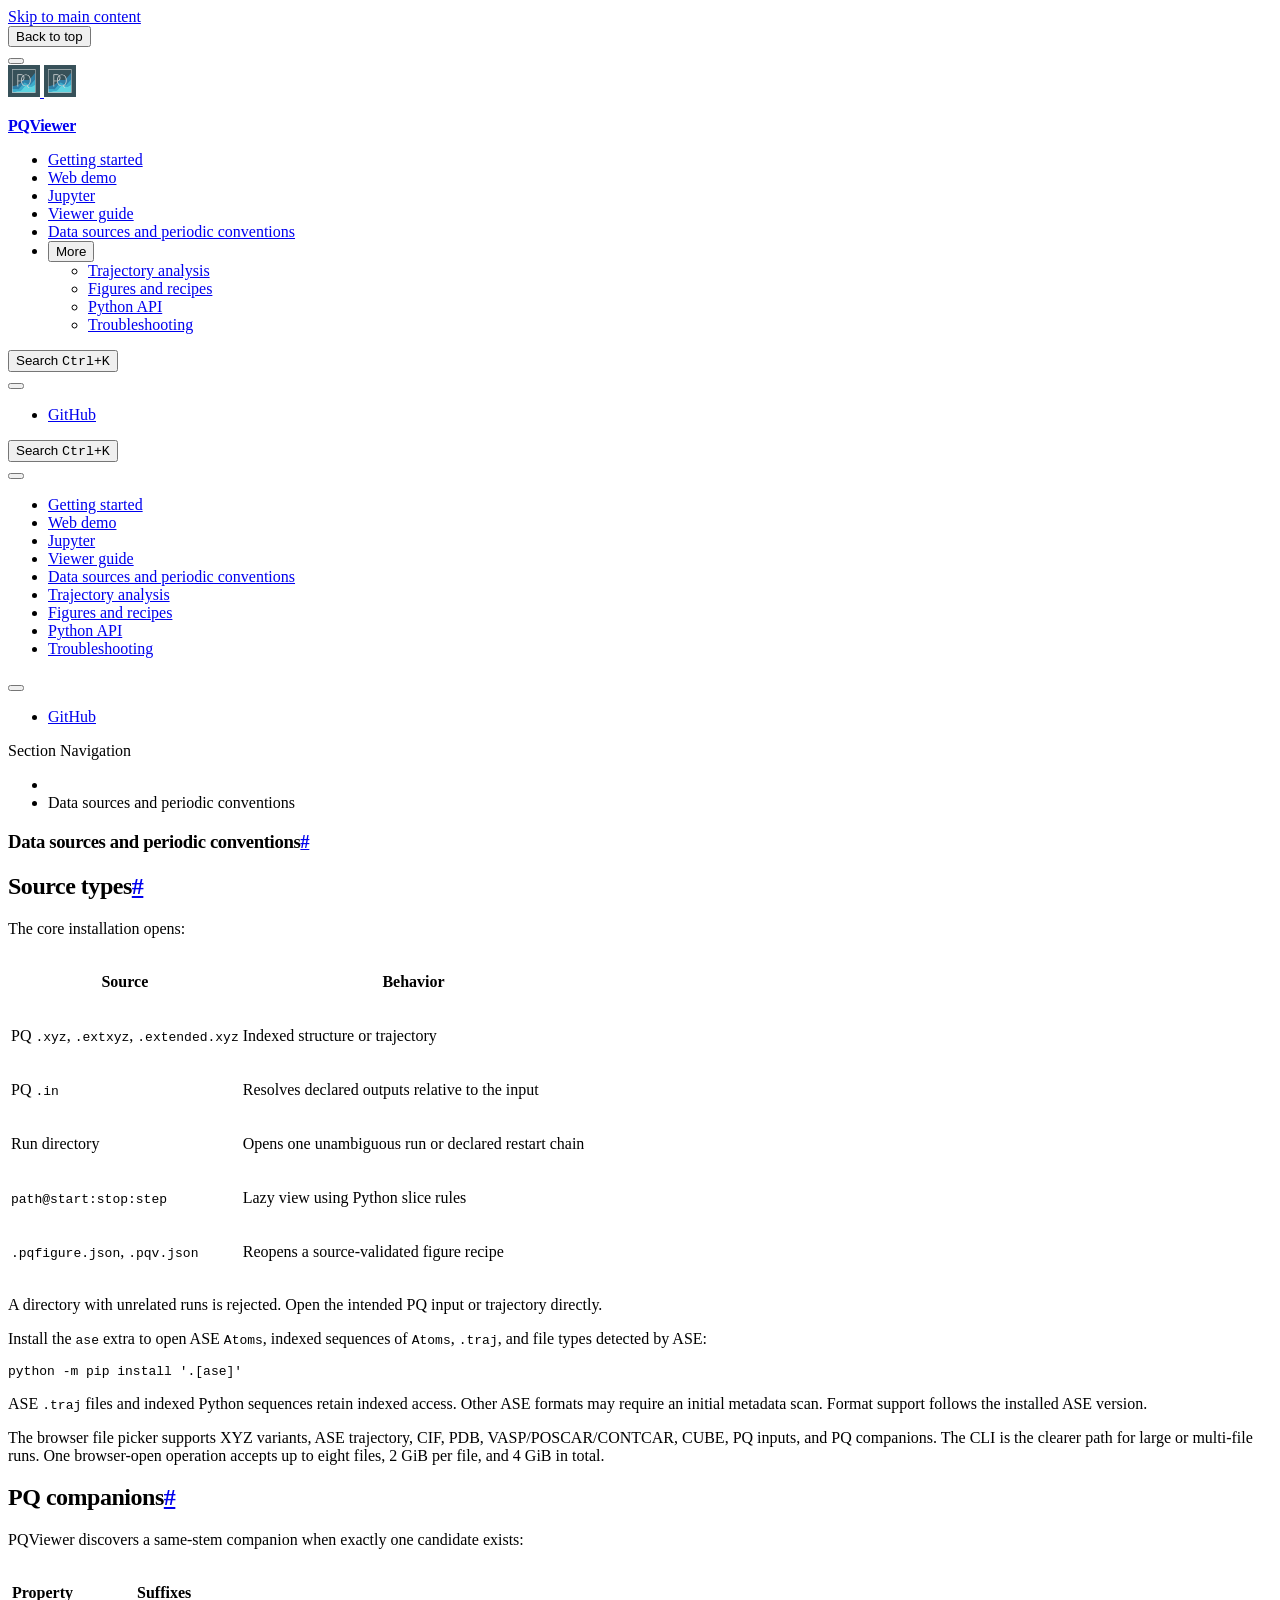
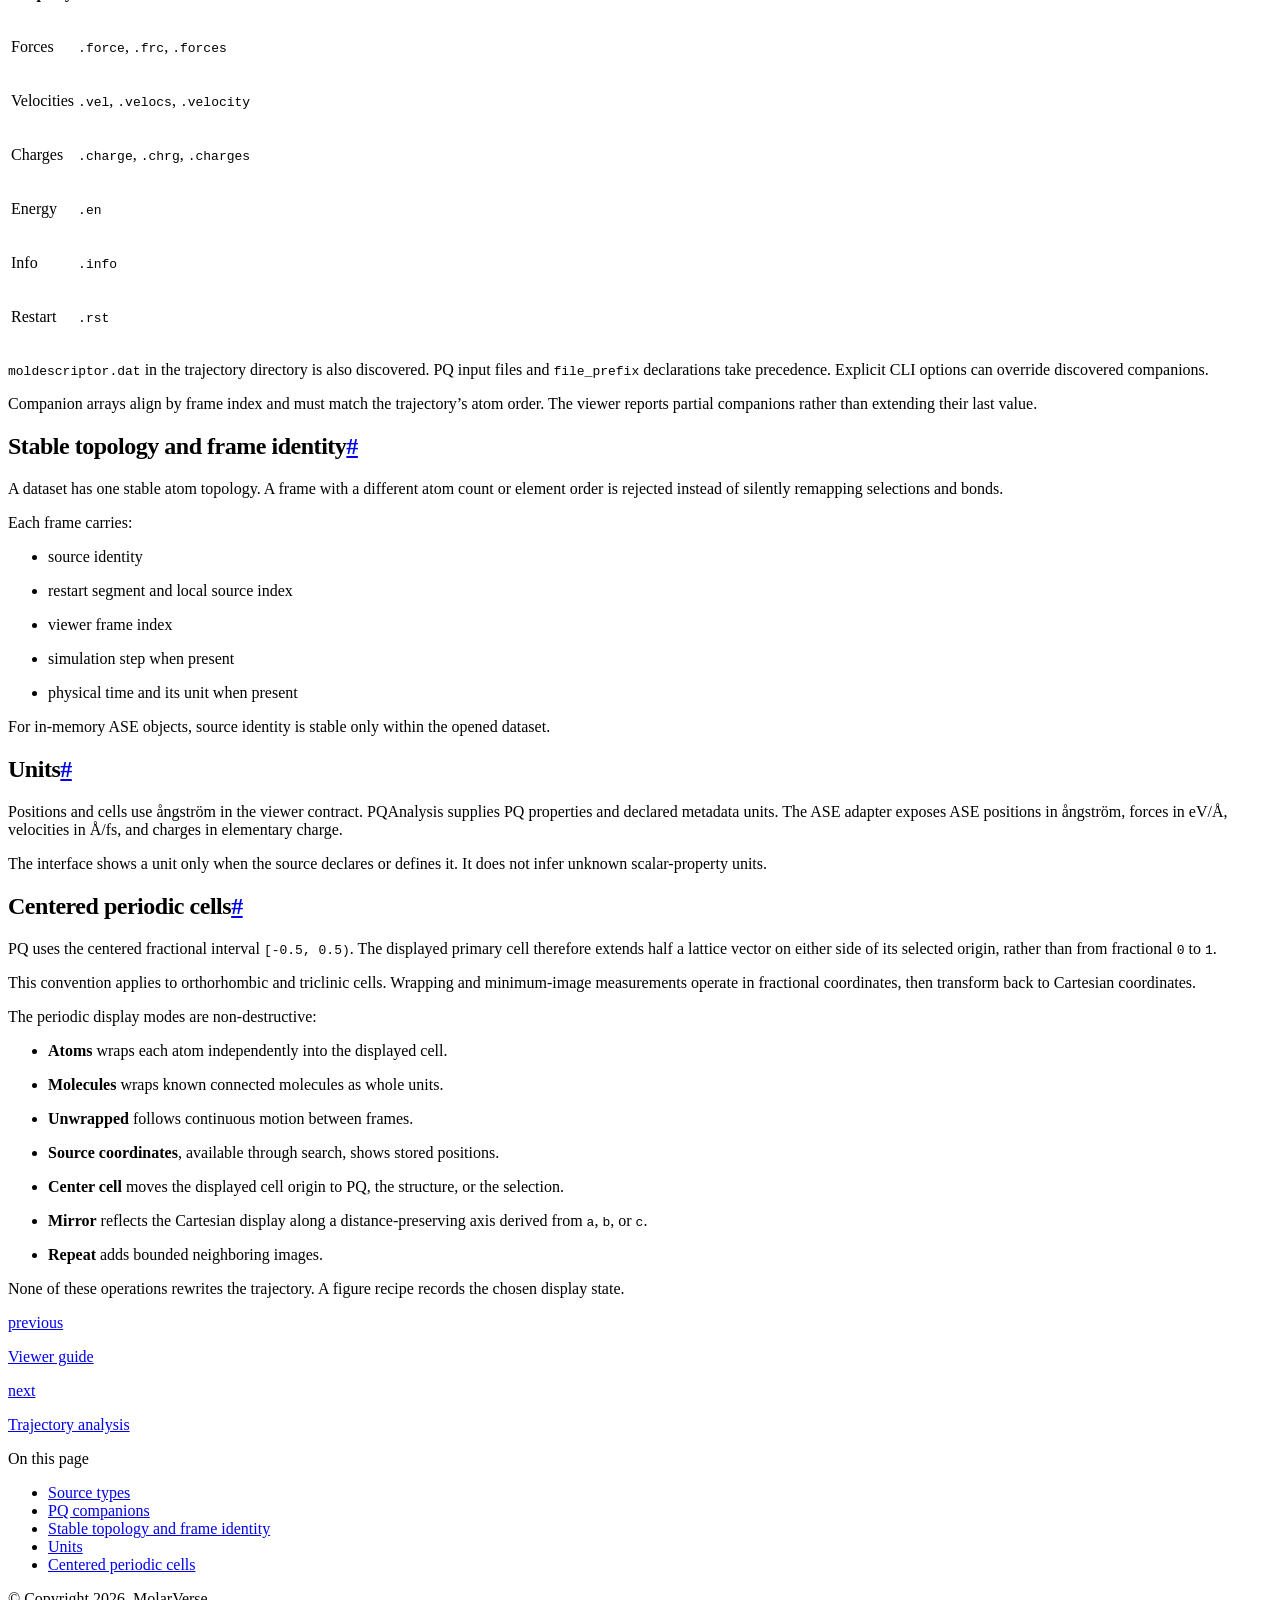
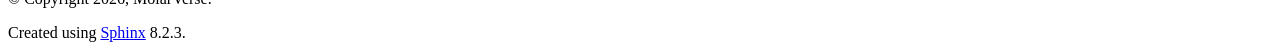
==== PQViewer/data-and-conventions.html @ 152163e9 "Publish PQViewer documentation" ====
<!DOCTYPE html>


<html lang="en" data-content_root="./" data-theme="auto">

  <head>
    <meta charset="utf-8" />
    <meta name="viewport" content="width=device-width, initial-scale=1.0" /><meta name="viewport" content="width=device-width, initial-scale=1" />

    <title>Data sources and periodic conventions &#8212; PQViewer documentation</title>
  
  
  
  <script data-cfasync="false">
    document.documentElement.dataset.mode = localStorage.getItem("mode") || "auto";
    document.documentElement.dataset.theme = localStorage.getItem("theme") || "auto";
  </script>
  <!--
    this give us a css class that will be invisible only if js is disabled
  -->
  <noscript>
    <style>
      .pst-js-only { display: none !important; }

    </style>
  </noscript>
  
  <!-- Loaded before other Sphinx assets -->
  <link href="_static/styles/theme.css?digest=8878045cc6db502f8baf" rel="stylesheet" />
<link href="_static/styles/pydata-sphinx-theme.css?digest=8878045cc6db502f8baf" rel="stylesheet" />

    <link rel="stylesheet" type="text/css" href="_static/pygments.css?v=8f2a1f02" />
    <link rel="stylesheet" type="text/css" href="_static/sphinx-design.min.css?v=95c83b7e" />
    <link rel="stylesheet" type="text/css" href="_static/custom.css?v=cc1b1365" />
  
  <!-- So that users can add custom icons -->
  <script src="_static/scripts/fontawesome.js?digest=8878045cc6db502f8baf"></script>
  <!-- Pre-loaded scripts that we'll load fully later -->
  <link rel="preload" as="script" href="_static/scripts/bootstrap.js?digest=8878045cc6db502f8baf" />
<link rel="preload" as="script" href="_static/scripts/pydata-sphinx-theme.js?digest=8878045cc6db502f8baf" />

    <script src="_static/documentation_options.js?v=8a448e45"></script>
    <script src="_static/doctools.js?v=9bcbadda"></script>
    <script src="_static/sphinx_highlight.js?v=dc90522c"></script>
    <script src="_static/design-tabs.js?v=f930bc37"></script>
    <script>DOCUMENTATION_OPTIONS.pagename = 'data-and-conventions';</script>
    <link rel="icon" href="_static/pq-logo.png"/>
    <link rel="index" title="Index" href="genindex.html" />
    <link rel="search" title="Search" href="search.html" />
    <link rel="next" title="Trajectory analysis" href="trajectory-analysis.html" />
    <link rel="prev" title="Viewer guide" href="viewer-guide.html" />
  <meta name="viewport" content="width=device-width, initial-scale=1"/>
  <meta name="docsearch:language" content="en"/>
  <meta name="docsearch:version" content="" />
  </head>
  
  
  <body data-bs-spy="scroll" data-bs-target=".bd-toc-nav" data-offset="180" data-bs-root-margin="0px 0px -60%" data-default-mode="auto">

  
  
  <div id="pst-skip-link" class="skip-link d-print-none"><a href="#main-content">Skip to main content</a></div>
  
  <div id="pst-scroll-pixel-helper"></div>
  
  <button type="button" class="btn rounded-pill" id="pst-back-to-top">
    <i class="fa-solid fa-arrow-up"></i>Back to top</button>

  
  <dialog id="pst-search-dialog">
    
<form class="bd-search d-flex align-items-center"
      action="search.html"
      method="get">
  <i class="fa-solid fa-magnifying-glass"></i>
  <input type="search"
         class="form-control"
         name="q"
         placeholder="Search the docs ..."
         aria-label="Search the docs ..."
         autocomplete="off"
         autocorrect="off"
         autocapitalize="off"
         spellcheck="false"/>
  <span class="search-button__kbd-shortcut"><kbd class="kbd-shortcut__modifier">Ctrl</kbd>+<kbd>K</kbd></span>
</form>
  </dialog>

  <div class="pst-async-banner-revealer d-none">
  <aside id="bd-header-version-warning" class="d-none d-print-none" aria-label="Version warning"></aside>
</div>

  
    <header class="bd-header navbar navbar-expand-lg bd-navbar d-print-none">
<div class="bd-header__inner bd-page-width">
  <button class="pst-navbar-icon sidebar-toggle primary-toggle" aria-label="Site navigation">
    <span class="fa-solid fa-bars"></span>
  </button>
  
  
  <div class=" navbar-header-items__start">
    
      <div class="navbar-item">

  
    
  

<a class="navbar-brand logo" href="index.html">
  
  
  
  
  
    
    
      
    
    
    <img src="_static/pq-logo.png" class="logo__image only-light" alt=""/>
    <img src="_static/pq-logo.png" class="logo__image only-dark pst-js-only" alt=""/>
  
  
    <p class="title logo__title">PQViewer</p>
  
</a></div>
    
  </div>
  
  <div class=" navbar-header-items">
    
    <div class="me-auto navbar-header-items__center">
      
        <div class="navbar-item">
<nav>
  <ul class="bd-navbar-elements navbar-nav">
    
<li class="nav-item ">
  <a class="nav-link nav-internal" href="getting-started.html">
    Getting started
  </a>
</li>


<li class="nav-item ">
  <a class="nav-link nav-internal" href="web-demo.html">
    Web demo
  </a>
</li>


<li class="nav-item ">
  <a class="nav-link nav-internal" href="jupyter.html">
    Jupyter
  </a>
</li>


<li class="nav-item ">
  <a class="nav-link nav-internal" href="viewer-guide.html">
    Viewer guide
  </a>
</li>


<li class="nav-item current active">
  <a class="nav-link nav-internal" href="#">
    Data sources and periodic conventions
  </a>
</li>

            <li class="nav-item dropdown">
                <button class="btn dropdown-toggle nav-item" type="button"
                data-bs-toggle="dropdown" aria-expanded="false"
                aria-controls="pst-nav-more-links">
                    More
                </button>
                <ul id="pst-nav-more-links" class="dropdown-menu">
                    
<li class=" ">
  <a class="nav-link dropdown-item nav-internal" href="trajectory-analysis.html">
    Trajectory analysis
  </a>
</li>


<li class=" ">
  <a class="nav-link dropdown-item nav-internal" href="figures-and-recipes.html">
    Figures and recipes
  </a>
</li>


<li class=" ">
  <a class="nav-link dropdown-item nav-internal" href="python-api.html">
    Python API
  </a>
</li>


<li class=" ">
  <a class="nav-link dropdown-item nav-internal" href="troubleshooting.html">
    Troubleshooting
  </a>
</li>

                </ul>
            </li>
            
  </ul>
</nav></div>
      
    </div>
    
    
    <div class="navbar-header-items__end">
      
        <div class="navbar-item navbar-persistent--container">
          

<button class="btn search-button-field search-button__button pst-js-only" title="Search" aria-label="Search" data-bs-placement="bottom" data-bs-toggle="tooltip">
 <i class="fa-solid fa-magnifying-glass"></i>
 <span class="search-button__default-text">Search</span>
 <span class="search-button__kbd-shortcut"><kbd class="kbd-shortcut__modifier">Ctrl</kbd>+<kbd class="kbd-shortcut__modifier">K</kbd></span>
</button>
        </div>
      
      
        <div class="navbar-item">

<button class="btn btn-sm nav-link pst-navbar-icon theme-switch-button pst-js-only" aria-label="Color mode" data-bs-title="Color mode"  data-bs-placement="bottom" data-bs-toggle="tooltip">
  <i class="theme-switch fa-solid fa-sun                fa-lg" data-mode="light" title="Light"></i>
  <i class="theme-switch fa-solid fa-moon               fa-lg" data-mode="dark"  title="Dark"></i>
  <i class="theme-switch fa-solid fa-circle-half-stroke fa-lg" data-mode="auto"  title="System Settings"></i>
</button></div>
      
        <div class="navbar-item"><ul class="navbar-icon-links"
    aria-label="Icon Links">
        <li class="nav-item">
          
          
          
          
          
          
          
          
          <a href="https://github.com/MolarVerse/PQViewer" title="GitHub" class="nav-link pst-navbar-icon" rel="noopener" target="_blank" data-bs-toggle="tooltip" data-bs-placement="bottom"><i class="fa-brands fa-square-github fa-lg" aria-hidden="true"></i>
            <span class="sr-only">GitHub</span></a>
        </li>
</ul></div>
      
    </div>
    
  </div>
  
  
    <div class="navbar-persistent--mobile">

<button class="btn search-button-field search-button__button pst-js-only" title="Search" aria-label="Search" data-bs-placement="bottom" data-bs-toggle="tooltip">
 <i class="fa-solid fa-magnifying-glass"></i>
 <span class="search-button__default-text">Search</span>
 <span class="search-button__kbd-shortcut"><kbd class="kbd-shortcut__modifier">Ctrl</kbd>+<kbd class="kbd-shortcut__modifier">K</kbd></span>
</button>
    </div>
  

  
    <button class="pst-navbar-icon sidebar-toggle secondary-toggle" aria-label="On this page">
      <span class="fa-solid fa-outdent"></span>
    </button>
  
</div>

    </header>
  

  <div class="bd-container">
    <div class="bd-container__inner bd-page-width">
      
      
      
      <dialog id="pst-primary-sidebar-modal"></dialog>
      <div id="pst-primary-sidebar" class="bd-sidebar-primary bd-sidebar">
        

  
  <div class="sidebar-header-items sidebar-primary__section">
    
    
      <div class="sidebar-header-items__center">
        
          
          
            <div class="navbar-item">
<nav>
  <ul class="bd-navbar-elements navbar-nav">
    
<li class="nav-item ">
  <a class="nav-link nav-internal" href="getting-started.html">
    Getting started
  </a>
</li>


<li class="nav-item ">
  <a class="nav-link nav-internal" href="web-demo.html">
    Web demo
  </a>
</li>


<li class="nav-item ">
  <a class="nav-link nav-internal" href="jupyter.html">
    Jupyter
  </a>
</li>


<li class="nav-item ">
  <a class="nav-link nav-internal" href="viewer-guide.html">
    Viewer guide
  </a>
</li>


<li class="nav-item current active">
  <a class="nav-link nav-internal" href="#">
    Data sources and periodic conventions
  </a>
</li>


<li class="nav-item ">
  <a class="nav-link nav-internal" href="trajectory-analysis.html">
    Trajectory analysis
  </a>
</li>


<li class="nav-item ">
  <a class="nav-link nav-internal" href="figures-and-recipes.html">
    Figures and recipes
  </a>
</li>


<li class="nav-item ">
  <a class="nav-link nav-internal" href="python-api.html">
    Python API
  </a>
</li>


<li class="nav-item ">
  <a class="nav-link nav-internal" href="troubleshooting.html">
    Troubleshooting
  </a>
</li>

  </ul>
</nav></div>
          
        
      </div>
    
    
    
      <div class="sidebar-header-items__end">
        
          <div class="navbar-item">

<button class="btn btn-sm nav-link pst-navbar-icon theme-switch-button pst-js-only" aria-label="Color mode" data-bs-title="Color mode"  data-bs-placement="bottom" data-bs-toggle="tooltip">
  <i class="theme-switch fa-solid fa-sun                fa-lg" data-mode="light" title="Light"></i>
  <i class="theme-switch fa-solid fa-moon               fa-lg" data-mode="dark"  title="Dark"></i>
  <i class="theme-switch fa-solid fa-circle-half-stroke fa-lg" data-mode="auto"  title="System Settings"></i>
</button></div>
        
          <div class="navbar-item"><ul class="navbar-icon-links"
    aria-label="Icon Links">
        <li class="nav-item">
          
          
          
          
          
          
          
          
          <a href="https://github.com/MolarVerse/PQViewer" title="GitHub" class="nav-link pst-navbar-icon" rel="noopener" target="_blank" data-bs-toggle="tooltip" data-bs-placement="bottom"><i class="fa-brands fa-square-github fa-lg" aria-hidden="true"></i>
            <span class="sr-only">GitHub</span></a>
        </li>
</ul></div>
        
      </div>
    
  </div>
  
    <div class="sidebar-primary-items__start sidebar-primary__section">
        <div class="sidebar-primary-item">
<nav class="bd-docs-nav bd-links"
     aria-label="Section Navigation">
  <p class="bd-links__title" role="heading" aria-level="1">Section Navigation</p>
  <div class="bd-toc-item navbar-nav"></div>
</nav></div>
    </div>
  
  
  <div class="sidebar-primary-items__end sidebar-primary__section">
      <div class="sidebar-primary-item">
<div id="ethical-ad-placement"
      class="flat"
      data-ea-publisher="readthedocs"
      data-ea-type="readthedocs-sidebar"
      data-ea-manual="true">
</div></div>
  </div>


      </div>
      
      <main id="main-content" class="bd-main" role="main">
        
        
          <div class="bd-content">
            <div class="bd-article-container">
              
              <div class="bd-header-article d-print-none">
<div class="header-article-items header-article__inner">
  
    <div class="header-article-items__start">
      
        <div class="header-article-item">

<nav aria-label="Breadcrumb" class="d-print-none">
  <ul class="bd-breadcrumbs">
    
    <li class="breadcrumb-item breadcrumb-home">
      <a href="index.html" class="nav-link" aria-label="Home">
        <i class="fa-solid fa-home"></i>
      </a>
    </li>
    <li class="breadcrumb-item active" aria-current="page"><span class="ellipsis">Data sources and periodic conventions</span></li>
  </ul>
</nav>
</div>
      
    </div>
  
  
</div>
</div>
              
              
              
                
<div id="searchbox"></div>
                <article class="bd-article">
                  
  <section id="data-sources-and-periodic-conventions">
<h1>Data sources and periodic conventions<a class="headerlink" href="#data-sources-and-periodic-conventions" title="Link to this heading">#</a></h1>
<section id="source-types">
<h2>Source types<a class="headerlink" href="#source-types" title="Link to this heading">#</a></h2>
<p>The core installation opens:</p>
<div class="pst-scrollable-table-container"><table class="table">
<thead>
<tr class="row-odd"><th class="head"><p>Source</p></th>
<th class="head"><p>Behavior</p></th>
</tr>
</thead>
<tbody>
<tr class="row-even"><td><p>PQ <code class="docutils literal notranslate"><span class="pre">.xyz</span></code>, <code class="docutils literal notranslate"><span class="pre">.extxyz</span></code>, <code class="docutils literal notranslate"><span class="pre">.extended.xyz</span></code></p></td>
<td><p>Indexed structure or trajectory</p></td>
</tr>
<tr class="row-odd"><td><p>PQ <code class="docutils literal notranslate"><span class="pre">.in</span></code></p></td>
<td><p>Resolves declared outputs relative to the input</p></td>
</tr>
<tr class="row-even"><td><p>Run directory</p></td>
<td><p>Opens one unambiguous run or declared restart chain</p></td>
</tr>
<tr class="row-odd"><td><p><code class="docutils literal notranslate"><span class="pre">path&#64;start:stop:step</span></code></p></td>
<td><p>Lazy view using Python slice rules</p></td>
</tr>
<tr class="row-even"><td><p><code class="docutils literal notranslate"><span class="pre">.pqfigure.json</span></code>, <code class="docutils literal notranslate"><span class="pre">.pqv.json</span></code></p></td>
<td><p>Reopens a source-validated figure recipe</p></td>
</tr>
</tbody>
</table>
</div>
<p>A directory with unrelated runs is rejected. Open the intended PQ input or
trajectory directly.</p>
<p>Install the <code class="docutils literal notranslate"><span class="pre">ase</span></code> extra to open ASE <code class="docutils literal notranslate"><span class="pre">Atoms</span></code>, indexed sequences of <code class="docutils literal notranslate"><span class="pre">Atoms</span></code>,
<code class="docutils literal notranslate"><span class="pre">.traj</span></code>, and file types detected by ASE:</p>
<div class="highlight-bash notranslate"><div class="highlight"><pre><span></span>python<span class="w"> </span>-m<span class="w"> </span>pip<span class="w"> </span>install<span class="w"> </span><span class="s1">&#39;.[ase]&#39;</span>
</pre></div>
</div>
<p>ASE <code class="docutils literal notranslate"><span class="pre">.traj</span></code> files and indexed Python sequences retain indexed access. Other ASE
formats may require an initial metadata scan. Format support follows the
installed ASE version.</p>
<p>The browser file picker supports XYZ variants, ASE trajectory, CIF, PDB,
VASP/POSCAR/CONTCAR, CUBE, PQ inputs, and PQ companions. The CLI is the clearer
path for large or multi-file runs. One browser-open operation accepts up to
eight files, 2 GiB per file, and 4 GiB in total.</p>
</section>
<section id="pq-companions">
<h2>PQ companions<a class="headerlink" href="#pq-companions" title="Link to this heading">#</a></h2>
<p>PQViewer discovers a same-stem companion when exactly one candidate exists:</p>
<div class="pst-scrollable-table-container"><table class="table">
<thead>
<tr class="row-odd"><th class="head"><p>Property</p></th>
<th class="head"><p>Suffixes</p></th>
</tr>
</thead>
<tbody>
<tr class="row-even"><td><p>Forces</p></td>
<td><p><code class="docutils literal notranslate"><span class="pre">.force</span></code>, <code class="docutils literal notranslate"><span class="pre">.frc</span></code>, <code class="docutils literal notranslate"><span class="pre">.forces</span></code></p></td>
</tr>
<tr class="row-odd"><td><p>Velocities</p></td>
<td><p><code class="docutils literal notranslate"><span class="pre">.vel</span></code>, <code class="docutils literal notranslate"><span class="pre">.velocs</span></code>, <code class="docutils literal notranslate"><span class="pre">.velocity</span></code></p></td>
</tr>
<tr class="row-even"><td><p>Charges</p></td>
<td><p><code class="docutils literal notranslate"><span class="pre">.charge</span></code>, <code class="docutils literal notranslate"><span class="pre">.chrg</span></code>, <code class="docutils literal notranslate"><span class="pre">.charges</span></code></p></td>
</tr>
<tr class="row-odd"><td><p>Energy</p></td>
<td><p><code class="docutils literal notranslate"><span class="pre">.en</span></code></p></td>
</tr>
<tr class="row-even"><td><p>Info</p></td>
<td><p><code class="docutils literal notranslate"><span class="pre">.info</span></code></p></td>
</tr>
<tr class="row-odd"><td><p>Restart</p></td>
<td><p><code class="docutils literal notranslate"><span class="pre">.rst</span></code></p></td>
</tr>
</tbody>
</table>
</div>
<p><code class="docutils literal notranslate"><span class="pre">moldescriptor.dat</span></code> in the trajectory directory is also discovered. PQ input
files and <code class="docutils literal notranslate"><span class="pre">file_prefix</span></code> declarations take precedence. Explicit CLI options can
override discovered companions.</p>
<p>Companion arrays align by frame index and must match the trajectory’s atom
order. The viewer reports partial companions rather than extending their last
value.</p>
</section>
<section id="stable-topology-and-frame-identity">
<h2>Stable topology and frame identity<a class="headerlink" href="#stable-topology-and-frame-identity" title="Link to this heading">#</a></h2>
<p>A dataset has one stable atom topology. A frame with a different atom count or
element order is rejected instead of silently remapping selections and bonds.</p>
<p>Each frame carries:</p>
<ul class="simple">
<li><p>source identity</p></li>
<li><p>restart segment and local source index</p></li>
<li><p>viewer frame index</p></li>
<li><p>simulation step when present</p></li>
<li><p>physical time and its unit when present</p></li>
</ul>
<p>For in-memory ASE objects, source identity is stable only within the opened
dataset.</p>
</section>
<section id="units">
<h2>Units<a class="headerlink" href="#units" title="Link to this heading">#</a></h2>
<p>Positions and cells use ångström in the viewer contract. PQAnalysis supplies PQ
properties and declared metadata units. The ASE adapter exposes ASE positions in
ångström, forces in eV/Å, velocities in Å/fs, and charges in elementary charge.</p>
<p>The interface shows a unit only when the source declares or defines it. It does
not infer unknown scalar-property units.</p>
</section>
<section id="centered-periodic-cells">
<h2>Centered periodic cells<a class="headerlink" href="#centered-periodic-cells" title="Link to this heading">#</a></h2>
<p>PQ uses the centered fractional interval <code class="docutils literal notranslate"><span class="pre">[-0.5,</span> <span class="pre">0.5)</span></code>. The displayed primary
cell therefore extends half a lattice vector on either side of its selected
origin, rather than from fractional <code class="docutils literal notranslate"><span class="pre">0</span></code> to <code class="docutils literal notranslate"><span class="pre">1</span></code>.</p>
<p>This convention applies to orthorhombic and triclinic cells. Wrapping and
minimum-image measurements operate in fractional coordinates, then transform
back to Cartesian coordinates.</p>
<p>The periodic display modes are non-destructive:</p>
<ul class="simple">
<li><p><strong>Atoms</strong> wraps each atom independently into the displayed cell.</p></li>
<li><p><strong>Molecules</strong> wraps known connected molecules as whole units.</p></li>
<li><p><strong>Unwrapped</strong> follows continuous motion between frames.</p></li>
<li><p><strong>Source coordinates</strong>, available through search, shows stored positions.</p></li>
<li><p><strong>Center cell</strong> moves the displayed cell origin to PQ, the structure, or the
selection.</p></li>
<li><p><strong>Mirror</strong> reflects the Cartesian display along a distance-preserving axis
derived from <code class="docutils literal notranslate"><span class="pre">a</span></code>, <code class="docutils literal notranslate"><span class="pre">b</span></code>, or <code class="docutils literal notranslate"><span class="pre">c</span></code>.</p></li>
<li><p><strong>Repeat</strong> adds bounded neighboring images.</p></li>
</ul>
<p>None of these operations rewrites the trajectory. A figure recipe records the
chosen display state.</p>
</section>
</section>


                </article>
              
              
              
              
              
                <footer class="prev-next-footer d-print-none">
                  
<div class="prev-next-area">
    <a class="left-prev"
       href="viewer-guide.html"
       title="previous page">
      <i class="fa-solid fa-angle-left"></i>
      <div class="prev-next-info">
        <p class="prev-next-subtitle">previous</p>
        <p class="prev-next-title">Viewer guide</p>
      </div>
    </a>
    <a class="right-next"
       href="trajectory-analysis.html"
       title="next page">
      <div class="prev-next-info">
        <p class="prev-next-subtitle">next</p>
        <p class="prev-next-title">Trajectory analysis</p>
      </div>
      <i class="fa-solid fa-angle-right"></i>
    </a>
</div>
                </footer>
              
            </div>
            
            
              
                <dialog id="pst-secondary-sidebar-modal"></dialog>
                <div id="pst-secondary-sidebar" class="bd-sidebar-secondary bd-toc"><div class="sidebar-secondary-items sidebar-secondary__inner">


  <div class="sidebar-secondary-item">
<div
    id="pst-page-navigation-heading-2"
    class="page-toc tocsection onthispage">
    <i class="fa-solid fa-list"></i> On this page
  </div>
  <nav class="bd-toc-nav page-toc" aria-labelledby="pst-page-navigation-heading-2">
    <ul class="visible nav section-nav flex-column">
<li class="toc-h2 nav-item toc-entry"><a class="reference internal nav-link" href="#source-types">Source types</a></li>
<li class="toc-h2 nav-item toc-entry"><a class="reference internal nav-link" href="#pq-companions">PQ companions</a></li>
<li class="toc-h2 nav-item toc-entry"><a class="reference internal nav-link" href="#stable-topology-and-frame-identity">Stable topology and frame identity</a></li>
<li class="toc-h2 nav-item toc-entry"><a class="reference internal nav-link" href="#units">Units</a></li>
<li class="toc-h2 nav-item toc-entry"><a class="reference internal nav-link" href="#centered-periodic-cells">Centered periodic cells</a></li>
</ul>
  </nav></div>

</div></div>
              
            
          </div>
          <footer class="bd-footer-content">
            
          </footer>
        
      </main>
    </div>
  </div>
  
  <!-- Scripts loaded after <body> so the DOM is not blocked -->
  <script defer src="_static/scripts/bootstrap.js?digest=8878045cc6db502f8baf"></script>
<script defer src="_static/scripts/pydata-sphinx-theme.js?digest=8878045cc6db502f8baf"></script>

  <footer class="bd-footer">
<div class="bd-footer__inner bd-page-width">
  
    <div class="footer-items__start">
      
        <div class="footer-item">

  <p class="copyright">
    
      © Copyright 2026, MolarVerse.
      <br/>
    
  </p>
</div>
      
    </div>
  
  
  
    <div class="footer-items__end">
      
        <div class="footer-item">

  <p class="sphinx-version">
    Created using <a href="https://www.sphinx-doc.org/">Sphinx</a> 8.2.3.
    <br/>
  </p>
</div>
      
    </div>
  
</div>

  </footer>
  </body>
</html>
---- PQViewer/_static/custom.css ----
:root {
  --pst-color-primary: #1f718f;
  --pst-color-secondary: #12313a;
  --pst-color-link: #176c8c;
  --pst-color-link-hover: #0d4e66;
  --pst-font-family-base-system: Inter, ui-sans-serif, -apple-system,
    BlinkMacSystemFont, "Segoe UI", sans-serif;
  --pst-font-family-monospace-system: "SFMono-Regular", Consolas,
    "Liberation Mono", monospace;
}

html[data-theme="dark"] {
  --pst-color-primary: #65bddb;
  --pst-color-secondary: #94ccd9;
  --pst-color-link: #65bddb;
  --pst-color-link-hover: #9ed9eb;
  --pst-color-background: #0d171b;
  --pst-color-on-background: #e7eff0;
  --pst-color-surface: #142228;
}

.bd-page-width {
  max-width: 88rem;
}

.navbar-brand img {
  width: 2rem;
  height: 2rem;
}

.navbar-brand.logo .title {
  font-weight: 700;
  letter-spacing: -0.02em;
}

.bd-article h1,
.bd-article h2,
.bd-article h3 {
  letter-spacing: -0.02em;
}

.pq-workspace {
  margin: 1.5rem 0 0;
}

.pq-workspace img {
  width: 100%;
  border: 1px solid var(--pst-color-border);
  border-radius: 0.35rem;
}

.pq-demo-shell {
  margin: 1.5rem 0 2rem;
  overflow: hidden;
  border: 1px solid var(--pst-color-border);
  border-radius: 0.55rem;
  background: var(--pst-color-surface);
}

.pq-demo-heading {
  display: flex;
  gap: 1rem;
  align-items: center;
  justify-content: space-between;
  padding: 0.75rem 0.9rem;
  border-bottom: 1px solid var(--pst-color-border);
}

.pq-demo-heading div {
  display: grid;
  gap: 0.1rem;
}

.pq-demo-heading span {
  color: var(--pst-color-text-muted);
  font-size: 0.86rem;
}

.pq-demo-heading a {
  white-space: nowrap;
  font-weight: 650;
}

.pq-demo-shell iframe {
  display: block;
  width: 100%;
  height: min(72vh, 690px);
  min-height: 420px;
  border: 0;
  background: #f6f8f8;
}

.sd-card {
  box-shadow: none;
}

.sd-card-img-top {
  aspect-ratio: 4 / 3;
  border-bottom: 1px solid var(--pst-color-border);
  background: var(--pst-color-surface);
  object-fit: cover;
}

.sd-card:hover {
  border-color: var(--pst-color-primary);
}

@media screen and (max-width: 67.99em) {
  .bd-main .bd-content .bd-article-container {
    max-width: 100%;
  }
}

@media screen and (max-width: 40em) {
  .pq-demo-heading {
    align-items: flex-start;
    flex-direction: column;
  }

  .pq-demo-shell iframe {
    min-height: 520px;
  }
}
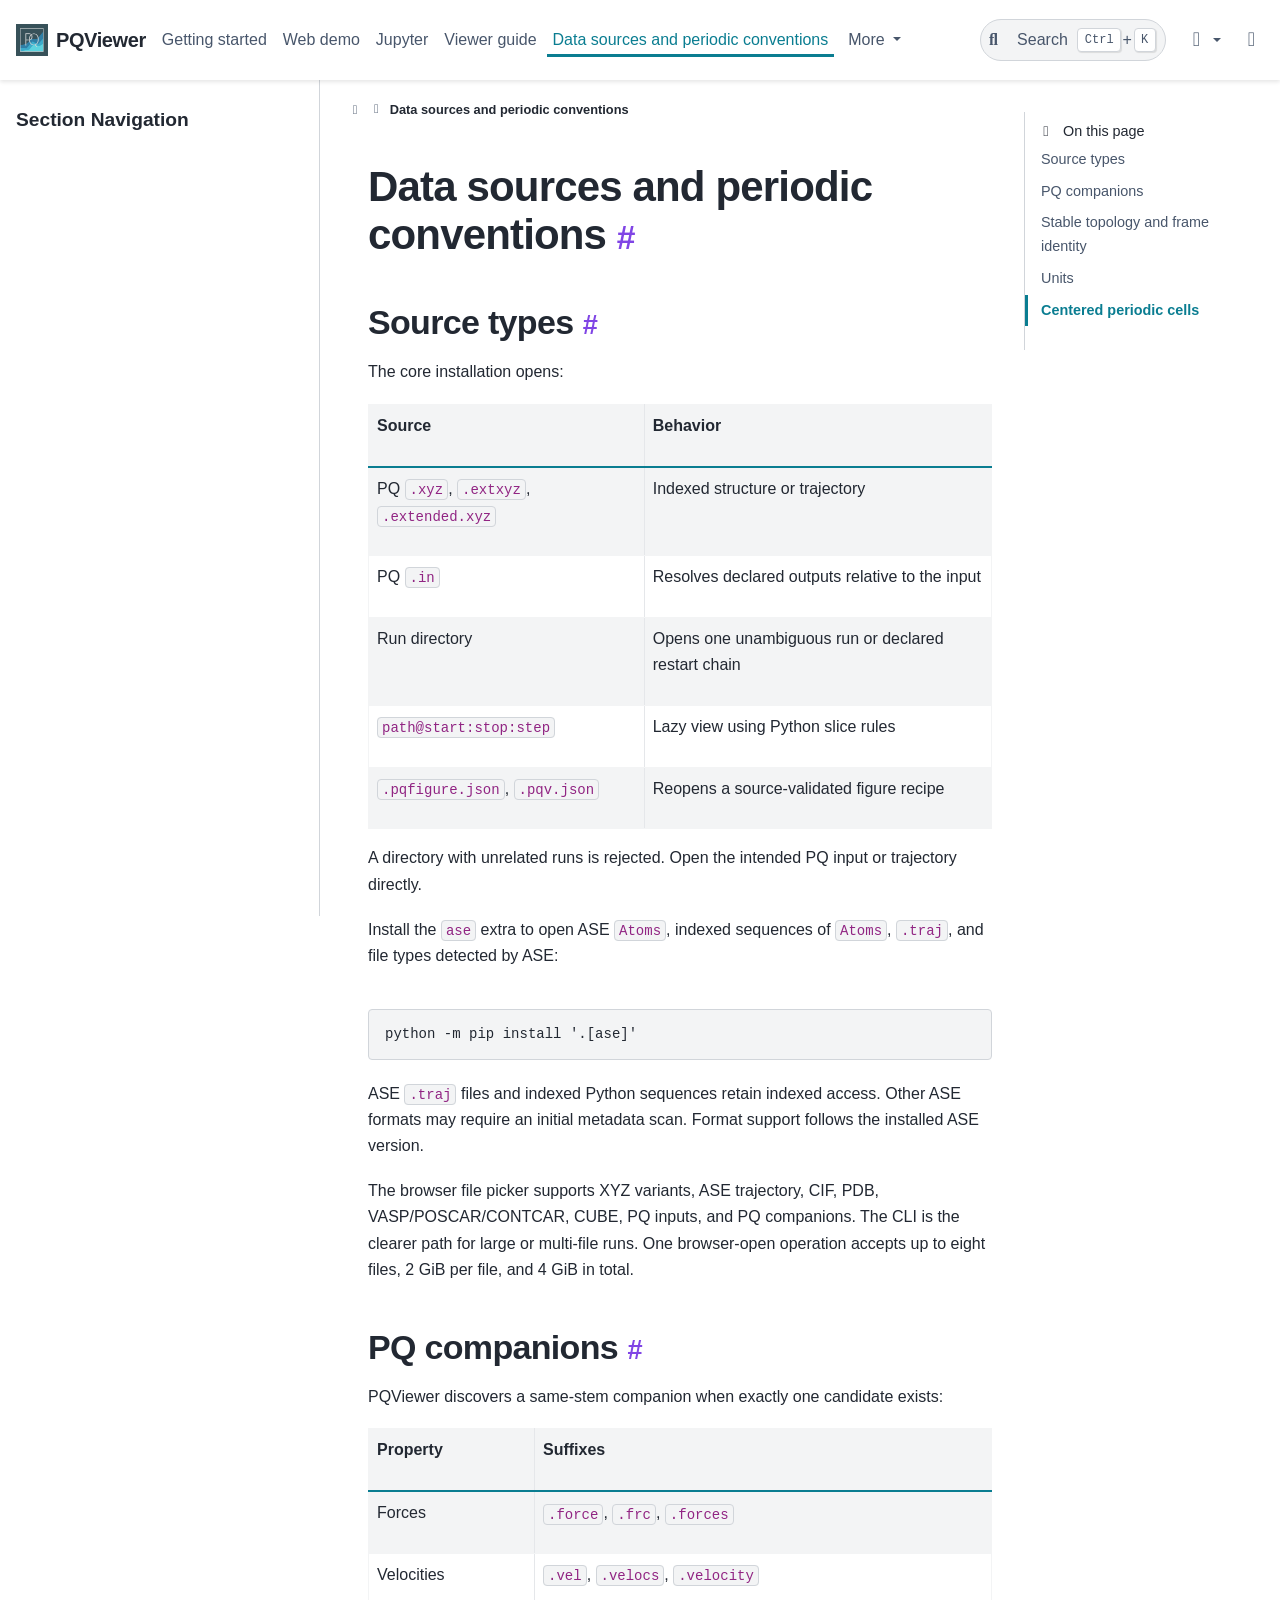
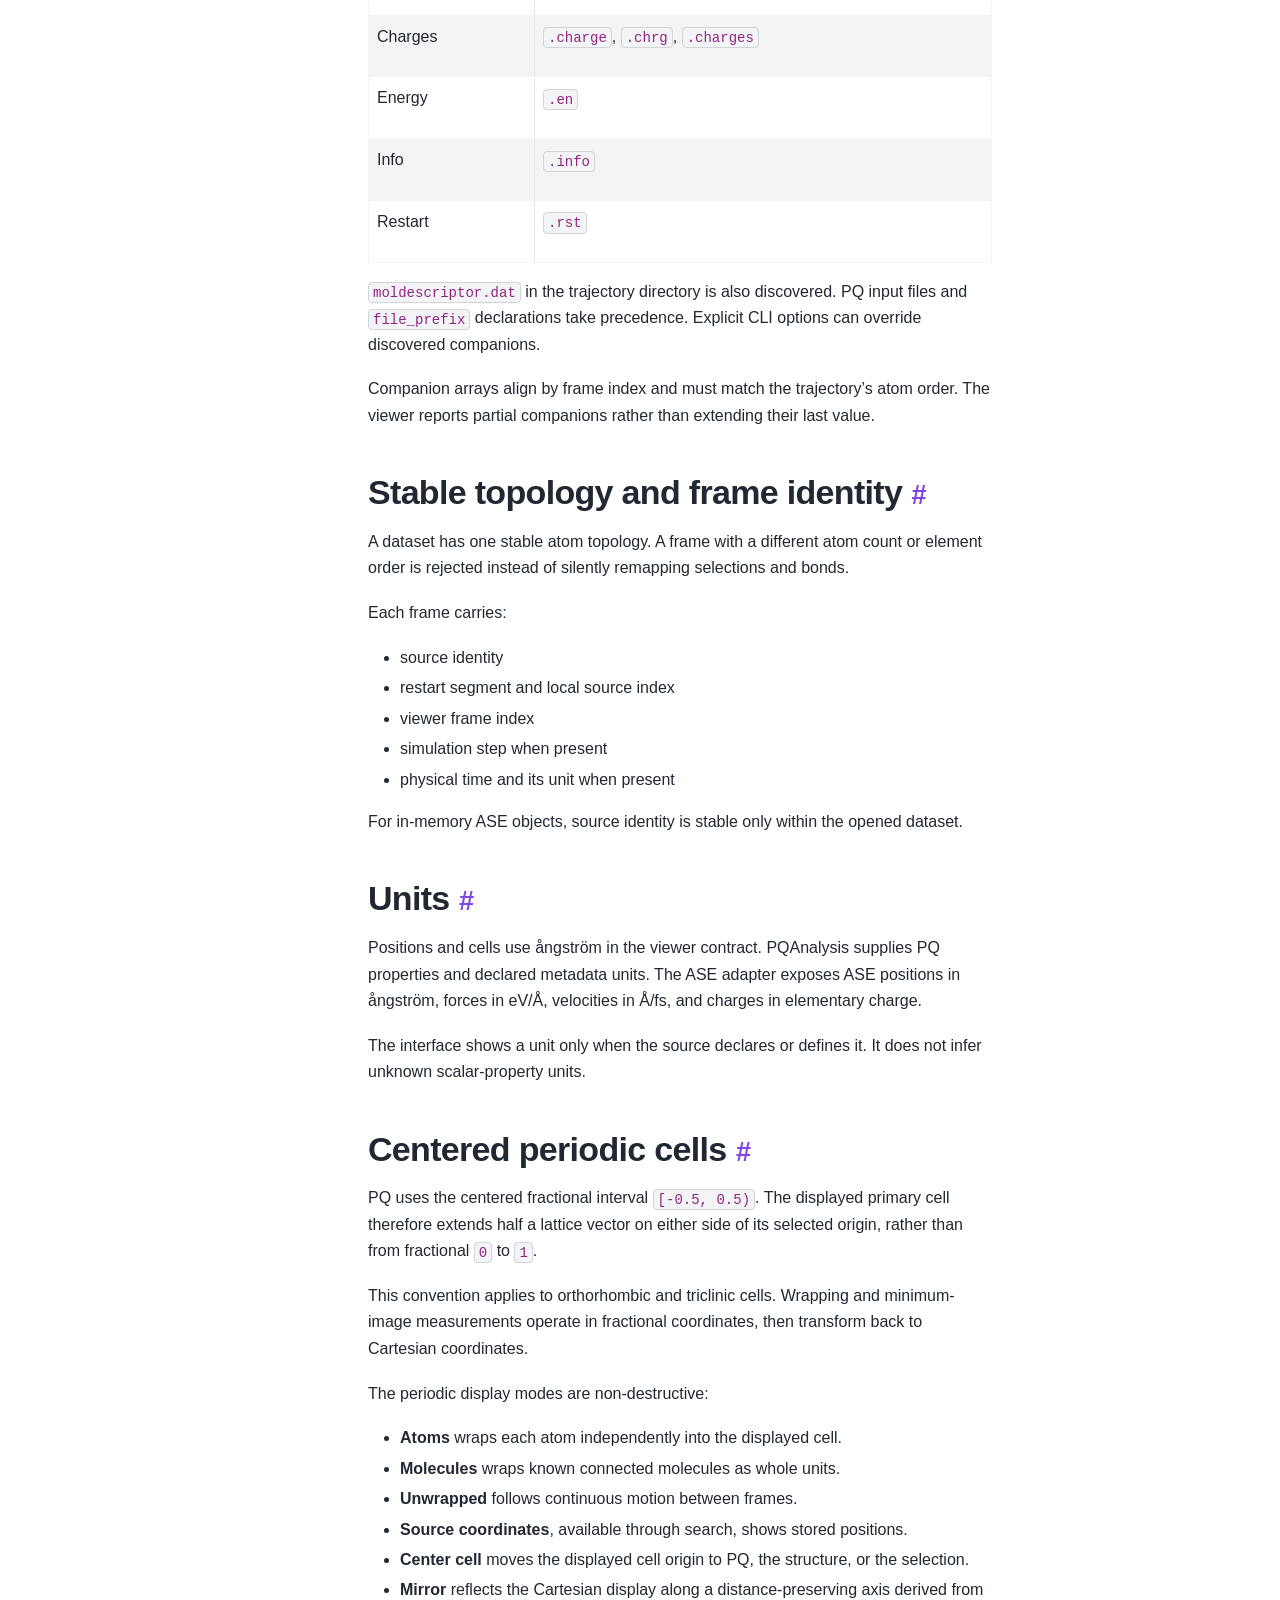
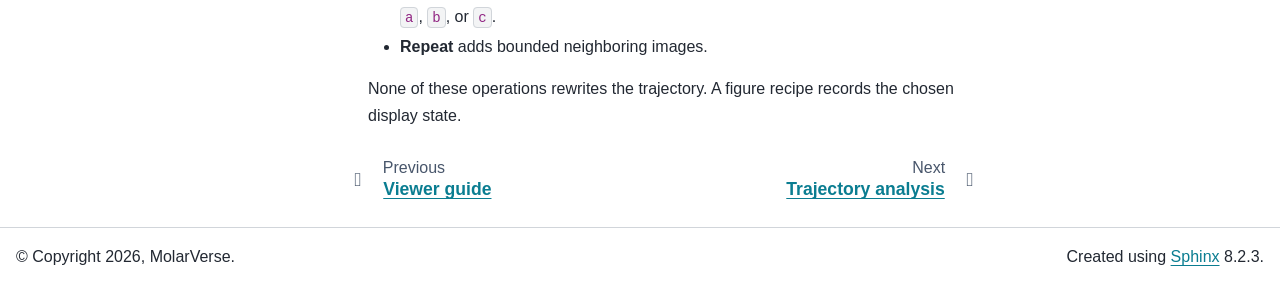
==== commit be08ec56: "Update PQViewer documentation" ====
--- a/PQViewer/data-and-conventions.html
+++ b/PQViewer/data-and-conventions.html
@@ -27,24 +27,25 @@
   </noscript>
   
   <!-- Loaded before other Sphinx assets -->
-  <link href="_static/styles/theme.css?digest=8878045cc6db502f8baf" rel="stylesheet" />
-<link href="_static/styles/pydata-sphinx-theme.css?digest=8878045cc6db502f8baf" rel="stylesheet" />
+  <link href="_static/styles/theme.css?digest=90905a2f556bf617f1a9" rel="stylesheet" />
+<link href="_static/styles/pydata-sphinx-theme.css?digest=90905a2f556bf617f1a9" rel="stylesheet" />
 
     <link rel="stylesheet" type="text/css" href="_static/pygments.css?v=8f2a1f02" />
     <link rel="stylesheet" type="text/css" href="_static/sphinx-design.min.css?v=95c83b7e" />
     <link rel="stylesheet" type="text/css" href="_static/custom.css?v=cc1b1365" />
   
   <!-- So that users can add custom icons -->
-  <script src="_static/scripts/fontawesome.js?digest=8878045cc6db502f8baf"></script>
+  <script defer src="_static/scripts/fontawesome.js?digest=90905a2f556bf617f1a9"></script>
   <!-- Pre-loaded scripts that we'll load fully later -->
-  <link rel="preload" as="script" href="_static/scripts/bootstrap.js?digest=8878045cc6db502f8baf" />
-<link rel="preload" as="script" href="_static/scripts/pydata-sphinx-theme.js?digest=8878045cc6db502f8baf" />
+  <link rel="preload" as="script" href="_static/scripts/bootstrap.js?digest=90905a2f556bf617f1a9" />
+<link rel="preload" as="script" href="_static/scripts/pydata-sphinx-theme.js?digest=90905a2f556bf617f1a9" />
 
     <script src="_static/documentation_options.js?v=8a448e45"></script>
     <script src="_static/doctools.js?v=9bcbadda"></script>
     <script src="_static/sphinx_highlight.js?v=dc90522c"></script>
     <script src="_static/design-tabs.js?v=f930bc37"></script>
     <script>DOCUMENTATION_OPTIONS.pagename = 'data-and-conventions';</script>
+    <script>DOCUMENTATION_OPTIONS.search_as_you_type = false;</script>
     <link rel="icon" href="_static/pq-logo.png"/>
     <link rel="index" title="Index" href="genindex.html" />
     <link rel="search" title="Search" href="search.html" />
@@ -53,20 +54,26 @@
   <meta name="viewport" content="width=device-width, initial-scale=1"/>
   <meta name="docsearch:language" content="en"/>
   <meta name="docsearch:version" content="" />
+  
+    
+    <script src="_static/searchtools.js"></script>
+    <script src="_static/language_data.js"></script>
+    <script src="searchindex.js"></script>
+  
   </head>
-  
-  
-  <body data-bs-spy="scroll" data-bs-target=".bd-toc-nav" data-offset="180" data-bs-root-margin="0px 0px -60%" data-default-mode="auto">
-
+  <body data-default-mode="auto">
   
   
   <div id="pst-skip-link" class="skip-link d-print-none"><a href="#main-content">Skip to main content</a></div>
+
   
   <div id="pst-scroll-pixel-helper"></div>
   
   <button type="button" class="btn rounded-pill" id="pst-back-to-top">
     <i class="fa-solid fa-arrow-up"></i>Back to top</button>
-
+  
+  
+  
   
   <dialog id="pst-search-dialog">
     
@@ -92,7 +99,7 @@
 </div>
 
   
-    <header class="bd-header navbar navbar-expand-lg bd-navbar d-print-none">
+    <header id="pst-header" class="bd-header navbar navbar-expand-lg bd-navbar d-print-none">
 <div class="bd-header__inner bd-page-width">
   <button class="pst-navbar-icon sidebar-toggle primary-toggle" aria-label="Site navigation">
     <span class="fa-solid fa-bars"></span>
@@ -229,11 +236,18 @@
       
         <div class="navbar-item">
 
-<button class="btn btn-sm nav-link pst-navbar-icon theme-switch-button pst-js-only" aria-label="Color mode" data-bs-title="Color mode"  data-bs-placement="bottom" data-bs-toggle="tooltip">
-  <i class="theme-switch fa-solid fa-sun                fa-lg" data-mode="light" title="Light"></i>
-  <i class="theme-switch fa-solid fa-moon               fa-lg" data-mode="dark"  title="Dark"></i>
-  <i class="theme-switch fa-solid fa-circle-half-stroke fa-lg" data-mode="auto"  title="System Settings"></i>
-</button></div>
+<div class="theme-switch-container dropdown pst-js-only" data-bs-toggle="tooltip" data-bs-placement="bottom" title="Color mode">
+  <button class="btn btn-sm nav-link pst-navbar-icon theme-switch-button dropdown-toggle" aria-label="Color mode" data-bs-toggle="dropdown">
+    <i class="theme-switch fa-solid fa-sun fa-lg fa-fw" data-mode="light" title="Light"></i>
+    <i class="theme-switch fa-solid fa-moon fa-lg fa-fw" data-mode="dark" title="Dark"></i>
+    <i class="theme-switch fa-solid fa-circle-half-stroke fa-lg fa-fw" data-mode="auto" title="System Settings"></i>
+  </button>
+  <ul class="dropdown-menu dropdown-menu-end">
+    <li><button class="dropdown-item d-flex align-items-center theme-change-button" data-mode="auto"><i class="fa-solid fa-circle-half-stroke fa-lg fa-fw me-1"></i>System Settings</button></li>
+    <li><button class="dropdown-item d-flex align-items-center theme-change-button" data-mode="light"><i class="fa-solid fa-sun fa-lg fa-fw me-1"></i>Light</button></li>
+    <li><button class="dropdown-item d-flex align-items-center theme-change-button" data-mode="dark"><i class="fa-solid fa-moon fa-lg fa-fw me-1"></i>Dark</button></li>
+  </ul>
+</div></div>
       
         <div class="navbar-item"><ul class="navbar-icon-links"
     aria-label="Icon Links">
@@ -246,8 +260,7 @@
           
           
           
-          <a href="https://github.com/MolarVerse/PQViewer" title="GitHub" class="nav-link pst-navbar-icon" rel="noopener" target="_blank" data-bs-toggle="tooltip" data-bs-placement="bottom"><i class="fa-brands fa-square-github fa-lg" aria-hidden="true"></i>
-            <span class="sr-only">GitHub</span></a>
+          <a href="https://github.com/MolarVerse/PQViewer" title="GitHub" class="nav-link pst-navbar-icon" rel="noopener" target="_blank" data-bs-toggle="tooltip" data-bs-placement="bottom"><i class="fa-brands fa-square-github fa-lg" aria-hidden="true"></i><span class="visually-hidden">GitHub</span></a>
         </li>
 </ul></div>
       
@@ -371,11 +384,18 @@
         
           <div class="navbar-item">
 
-<button class="btn btn-sm nav-link pst-navbar-icon theme-switch-button pst-js-only" aria-label="Color mode" data-bs-title="Color mode"  data-bs-placement="bottom" data-bs-toggle="tooltip">
-  <i class="theme-switch fa-solid fa-sun                fa-lg" data-mode="light" title="Light"></i>
-  <i class="theme-switch fa-solid fa-moon               fa-lg" data-mode="dark"  title="Dark"></i>
-  <i class="theme-switch fa-solid fa-circle-half-stroke fa-lg" data-mode="auto"  title="System Settings"></i>
-</button></div>
+<div class="theme-switch-container dropdown pst-js-only" data-bs-toggle="tooltip" data-bs-placement="bottom" title="Color mode">
+  <button class="btn btn-sm nav-link pst-navbar-icon theme-switch-button dropdown-toggle" aria-label="Color mode" data-bs-toggle="dropdown">
+    <i class="theme-switch fa-solid fa-sun fa-lg fa-fw" data-mode="light" title="Light"></i>
+    <i class="theme-switch fa-solid fa-moon fa-lg fa-fw" data-mode="dark" title="Dark"></i>
+    <i class="theme-switch fa-solid fa-circle-half-stroke fa-lg fa-fw" data-mode="auto" title="System Settings"></i>
+  </button>
+  <ul class="dropdown-menu dropdown-menu-end">
+    <li><button class="dropdown-item d-flex align-items-center theme-change-button" data-mode="auto"><i class="fa-solid fa-circle-half-stroke fa-lg fa-fw me-1"></i>System Settings</button></li>
+    <li><button class="dropdown-item d-flex align-items-center theme-change-button" data-mode="light"><i class="fa-solid fa-sun fa-lg fa-fw me-1"></i>Light</button></li>
+    <li><button class="dropdown-item d-flex align-items-center theme-change-button" data-mode="dark"><i class="fa-solid fa-moon fa-lg fa-fw me-1"></i>Dark</button></li>
+  </ul>
+</div></div>
         
           <div class="navbar-item"><ul class="navbar-icon-links"
     aria-label="Icon Links">
@@ -388,8 +408,7 @@
           
           
           
-          <a href="https://github.com/MolarVerse/PQViewer" title="GitHub" class="nav-link pst-navbar-icon" rel="noopener" target="_blank" data-bs-toggle="tooltip" data-bs-placement="bottom"><i class="fa-brands fa-square-github fa-lg" aria-hidden="true"></i>
-            <span class="sr-only">GitHub</span></a>
+          <a href="https://github.com/MolarVerse/PQViewer" title="GitHub" class="nav-link pst-navbar-icon" rel="noopener" target="_blank" data-bs-toggle="tooltip" data-bs-placement="bottom"><i class="fa-brands fa-square-github fa-lg" aria-hidden="true"></i><span class="visually-hidden">GitHub</span></a>
         </li>
 </ul></div>
         
@@ -399,6 +418,7 @@
   
     <div class="sidebar-primary-items__start sidebar-primary__section">
         <div class="sidebar-primary-item">
+
 <nav class="bd-docs-nav bd-links"
      aria-label="Section Navigation">
   <p class="bd-links__title" role="heading" aria-level="1">Section Navigation</p>
@@ -634,8 +654,8 @@
     class="page-toc tocsection onthispage">
     <i class="fa-solid fa-list"></i> On this page
   </div>
-  <nav class="bd-toc-nav page-toc" aria-labelledby="pst-page-navigation-heading-2">
-    <ul class="visible nav section-nav flex-column">
+  <nav id="pst-page-toc-nav" class="page-toc" aria-labelledby="pst-page-navigation-heading-2">
+    <ul class="pst-show_toc_level nav section-nav flex-column">
 <li class="toc-h2 nav-item toc-entry"><a class="reference internal nav-link" href="#source-types">Source types</a></li>
 <li class="toc-h2 nav-item toc-entry"><a class="reference internal nav-link" href="#pq-companions">PQ companions</a></li>
 <li class="toc-h2 nav-item toc-entry"><a class="reference internal nav-link" href="#stable-topology-and-frame-identity">Stable topology and frame identity</a></li>
@@ -657,8 +677,8 @@
   </div>
   
   <!-- Scripts loaded after <body> so the DOM is not blocked -->
-  <script defer src="_static/scripts/bootstrap.js?digest=8878045cc6db502f8baf"></script>
-<script defer src="_static/scripts/pydata-sphinx-theme.js?digest=8878045cc6db502f8baf"></script>
+  <script defer src="_static/scripts/bootstrap.js?digest=90905a2f556bf617f1a9"></script>
+<script defer src="_static/scripts/pydata-sphinx-theme.js?digest=90905a2f556bf617f1a9"></script>
 
   <footer class="bd-footer">
 <div class="bd-footer__inner bd-page-width">
